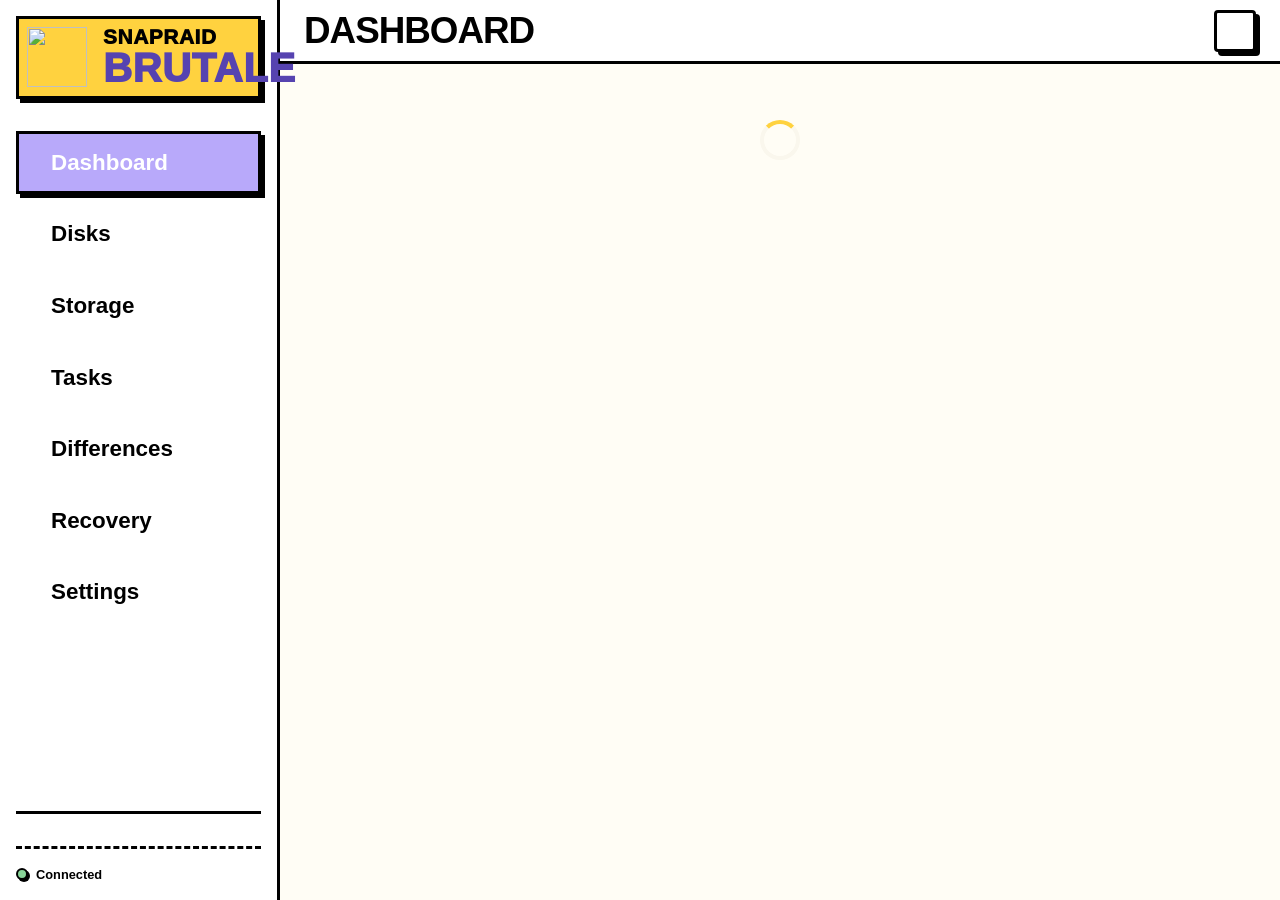
==== brutale/index.html @ 03ba0b36 "Add a Storage page to the Commander and Brutale UIs with array diagram, guided setup, pools, balance" ====
<!DOCTYPE html>
<html lang="en">

<head>
    <meta charset="UTF-8">
    <meta name="viewport" content="width=device-width, initial-scale=1.0">
    <title>SnapRAID Brutale</title>
    <script src="js/init.js"></script>
    <link rel="stylesheet" href="css/style.css">
    <link rel="apple-touch-icon" sizes="180x180" href="/image/apple-touch-icon.png">
    <link rel="icon" type="image/png" sizes="32x32" href="/image/favicon-32x32.png">
    <link rel="icon" type="image/png" sizes="16x16" href="/image/favicon-16x16.png">
    <link rel="manifest" href="/site.webmanifest">
</head>

<body>
    <div class="app-container">
        <!-- Sidebar Navigation -->
        <aside class="sidebar" id="sidebar">
            <a class="brand" href="https://www.snapraid.it" target="_blank" rel="noopener noreferrer">
                <!-- <div class="logo-icon" id="icon-logo"></div> -->
                <image class="logo-icon" src="image/android-chrome-192x192.png" with="60" height="60"/>
                <div class="brand-text">
                    <h1><span>SnapRAID</span><br><span class="brand-sub">Brutale</span></h1>
                </div>
            </a>

            <nav class="nav-links">
                <a href="#/" class="nav-item active" data-link>
                    <span class="icon" id="icon-dashboard"></span> Dashboard
                </a>
                <a href="#/disks" class="nav-item" data-link>
                    <span class="icon" id="icon-harddrive"></span> Disks
                </a>
                <a href="#/storage" class="nav-item" data-link>
                    <span class="icon" id="icon-storage"></span> Storage
                </a>
                <a href="#/tasks" class="nav-item" data-link>
                    <span class="icon" id="icon-activity"></span> Tasks
                </a>
                <a href="#/diff" class="nav-item" data-link>
                    <span class="icon" id="icon-check"></span> Differences
                </a>
                <a href="#/recovery" class="nav-item" data-link>
                    <span class="icon" id="icon-shield"></span> Recovery
                </a>
                <a href="#/settings" class="nav-item" data-link>
                    <span class="icon" id="icon-settings"></span> Settings
                </a>
            </nav>

            <div class="sidebar-footer">
                <div id="sidebar-status" class="sidebar-status">
                    <!-- Dynamic Status -->
                </div>
                <div class="connection-status">
                    <span class="pulse-dot"></span>
                    <span id="connection-text">Connected</span>
                </div>
            </div>
        </aside>

        <!-- Main Content Area -->
        <main class="main-content">
            <!-- Mobile Header -->
            <header class="top-bar">
                <div class="flex items-center gap-4">
                    <button id="mobile-menu-btn" class="icon-btn mobile-only">
                        <span class="icon" id="icon-menu"></span>
                    </button>
                    <h1 id="page-title">Dashboard</h1>
                </div>
                <div class="flex items-center gap-2">
                    <div class="header-actions" id="header-actions">
                        <!-- Dynamic Action Buttons injected here -->
                    </div>
                    <button id="theme-toggle" class="btn btn-secondary btn-icon" data-tooltip="Toggle Theme">
                        <span class="icon" id="icon-theme"></span>
                    </button>
                </div>
            </header>
            
            <div id="global-alerts" class="global-alerts"></div>

            <!-- View Container -->
            <div id="view-container" class="view-container">
                <!-- Views are injected here by JS -->
                <div class="loading-spinner"></div>
            </div>
        </main>
    </div>

    <!-- Toast Notification Container -->
    <div id="toast-container"></div>

    <!-- Scripts -->
    <script type="module" src="js/app.js"></script>
</body>

</html>
---- brutale/css/style.css ----
/* SPDX-License-Identifier: GPL-3.0-or-later */
/* Copyright (C) 2026 Andrea Mazzoleni */

/* --- Fonts --- */
@font-face {
    font-family: 'Bebas Neue';
    src: url('fonts/BebasNeue-Regular.woff2') format('woff2');
    font-weight: 400;
    font-style: normal;
    font-display: swap;
}

@font-face {
    font-family: 'Plus Jakarta Sans';
    src: url('fonts/PlusJakartaSans-Bold.woff2') format('woff2');
    font-weight: 700;
    font-style: normal;
    font-display: swap;
}

@font-face {
    font-family: 'DM Sans';
    src: url('fonts/DMSans-Regular.woff2') format('woff2');
    font-weight: 400;
    font-style: normal;
    font-display: swap;
}

@font-face {
    font-family: 'DM Sans';
    src: url('fonts/DMSans-Medium.woff2') format('woff2');
    font-weight: 500;
    font-style: normal;
    font-display: swap;
}

@font-face {
    font-family: 'DM Sans';
    src: url('fonts/DMSans-Bold.woff2') format('woff2');
    font-weight: 700;
    font-style: normal;
    font-display: swap;
}

@font-face {
    font-family: 'JetBrains Mono';
    src: url('fonts/JetBrainsMono-Regular.woff2') format('woff2');
    font-weight: 400;
    font-style: normal;
    font-display: swap;
}

@font-face {
    font-family: 'JetBrains Mono';
    src: url('fonts/JetBrainsMono-Bold.woff2') format('woff2');
    font-weight: 700;
    font-style: normal;
    font-display: swap;
}

/* --- Variables & Theme (Neo-Brutalism Style) --- */
:root {
    /* Bold Neubrutalist Color Palette */
    --c-neo-yellow: #FFD23F;    /* Bold Yellow */
    --c-neo-purple: #B8A9FA;    /* Lavender */
    --c-neo-amber: #FFA552;     /* Amber */
    --c-neo-orange: #F97316;    /* Orange */
    --c-neo-cyan: #74B9FF;      /* Sky Blue */
    --c-neo-green: #88D498;     /* Soft Green */
    --c-neo-pink: #FF6B6B;      /* Coral Pink */
    --c-black: #000000;         /* Black */
    --c-white: #FFFFFF;         /* White */
    
    /* Theme Colors - Light Mode Default */
    --bg-main: #FFFDF5;         /* Off-White */
    --bg-sub: #FAF7ED;          /* Slightly deeper off-white/cream for layouts/sidebar */
    --bg-card: #FFFFFF;         /* Pure White card backgrounds for high contrast */
    --bg-card-hover: var(--c-neo-yellow);
    --border: var(--c-black);
    --border-subtle: 3px solid var(--c-black);
    
    --text-primary: var(--c-black);
    --text-secondary: #2D2D2D;
    --accent-glow: var(--c-neo-yellow);
    --brand-primary: var(--c-black);
    --brand-secondary: #5643B0;
    --btn-primary: var(--c-neo-yellow);
    --btn-secondary: var(--c-neo-purple);
    --btn-danger: var(--c-neo-pink); /* Use Coral Pink for danger buttons */
    
    --smart-clickable-hover: var(--c-neo-yellow);
    --text-grey: #555555;
    --text-sky: #0277BD; /* More readable shade of Sky Blue for text */
    --text-emerald: #1E824C; /* More readable shade of Soft Green for text */
    --text-red: #D32F2F; /* Darker red for text in light theme */
    --log-window-background: #FFFFFF;
    --log-window-text: var(--c-black);
    --status-next: #3D3D3D;
    --progress-container-background: #FFFFFF;
    --slider-background: var(--c-black);
    --table-row-hover: var(--c-neo-yellow);
    --table-row-alt: rgba(0, 0, 0, 0.03);
    
    /* Hard Shadows */
    --shadow-hard: 4px 4px 0px 0px var(--c-black);
    --shadow-hard-lg: 8px 8px 0px 0px var(--c-black);
    --shadow-hard-hover: 6px 6px 0px 0px var(--c-black);
    --shadow-hard-active: 2px 2px 0px 0px var(--c-black);

    /* Spacing */
    --gap-sm: 0.5rem;
    --gap-md: 1rem;
    --gap-lg: 1.5rem;

    /* Borders */
    --radius-md: 4px;
    --radius-lg: 4px;
}

[data-theme="dark"] {
    --bg-main: #121212;
    --bg-sub: #1A1A1A;
    --bg-card: #1F1F1F;
    --bg-card-hover: var(--c-neo-purple);
    --border: var(--c-white);
    --border-subtle: 3px solid var(--c-white);
    
    --text-primary: var(--c-white);
    --text-secondary: #CCCCCC;
    --accent-glow: var(--c-neo-purple);
    --brand-primary: var(--c-black);
    --brand-secondary: #5643B0;
    --btn-primary: var(--c-neo-yellow);
    --btn-secondary: var(--c-neo-purple);
    --btn-danger: var(--c-neo-orange);
    
    --smart-clickable-hover: var(--c-neo-purple);
    --text-grey: #AAAAAA;
    --text-sky: var(--c-neo-cyan);
    --text-emerald: var(--c-neo-green);
    --text-red: var(--c-neo-pink);
    --log-window-background: #121212;
    --log-window-text: var(--c-white);
    --status-next: #BBBBBB;
    --progress-container-background: #1F1F1F;
    --slider-background: var(--c-white);
    --table-row-hover: var(--c-neo-purple);
    --table-row-alt: rgba(255, 255, 255, 0.03);
    
    /* Hard Shadows */
    --shadow-hard: 4px 4px 0px 0px var(--c-white);
    --shadow-hard-lg: 8px 8px 0px 0px var(--c-white);
    --shadow-hard-hover: 6px 6px 0px 0px var(--c-white);
    --shadow-hard-active: 2px 2px 0px 0px var(--c-white);
}

/* --- Resetp & Base --- */
* {
    box-sizing: border-box;
    margin: 0;
    padding: 0;
}

body {
    font-family: 'DM Sans', -apple-system, BlinkMacSystemFont, "Segoe UI", Roboto, sans-serif;
    background-color: var(--bg-main);
    color: var(--text-primary);
    line-height: 1.5;
    height: 100vh;
    overflow: hidden;
}

h1, h2, h3, h4, h5, h6 {
    font-family: 'Bebas Neue', sans-serif;
    text-transform: uppercase;
    letter-spacing: 0.03em;
    font-weight: 400;
}

.badge, .btn, .nav-item, .version-tag, .smart-clickable {
    font-family: 'Plus Jakarta Sans', sans-serif;
    font-weight: 700;
}

.log-window, .restricted-banner code, .font-mono, code, pre, kbd, samp {
    font-family: 'JetBrains Mono', monospace !important;
}

/* --- Layout --- */
.app-container {
    display: flex;
    height: 100vh;
}

/* Sidebar */
.sidebar {
    width: 280px;
    background-color: var(--bg-card);
    border-right: 3px solid var(--border);
    display: flex;
    flex-direction: column;
    padding: var(--gap-md);
    transition: transform 0.3s ease;
    z-index: 50;
}

.brand {
    display: flex;
    align-items: center;
    gap: var(--gap-md);
    margin-bottom: 2rem;
    padding: 0.5rem;
    text-decoration: none;
    background: var(--btn-primary);
    border: 3px solid var(--border);
    box-shadow: var(--shadow-hard);
    color: var(--text-primary);
}

.brand:hover {
    transform: translate(-2px, -2px);
    box-shadow: var(--shadow-hard-hover);
}

.brand:active {
    transform: translate(2px, 2px);
    box-shadow: var(--shadow-hard-active);
}

.brand:hover .logo-icon {
    animation: logo-jiggle 0.3s infinite;
}

@keyframes logo-jiggle {
    0%, 100% { transform: rotate(0deg); }
    25% { transform: rotate(-6deg); }
    75% { transform: rotate(6deg); }
}

.logo-icon {
    width: 60px;
    height: 60px;
    display: flex;
    align-items: center;
    justify-content: center;
    transition: transform 0.2s ease;
}

.brand-text h1 {
    font-size: 1.3rem;
    font-weight: 1000;
    line-height: 1.0;
    color: var(--brand-primary);
}

.brand-sub {
    font-size: 2.5rem;
    font-weight: 1000;
    line-height: 1.0;
    color: var(--brand-secondary);
}

.version-tag {
    font-size: 0.75rem;
    color: var(--text-secondary);
    font-family: 'JetBrains Mono', monospace;
    font-weight: bold;
}

.nav-links {
    display: flex;
    flex-direction: column;
    gap: 0.5rem;
    flex: 1;
}

.nav-item {
    display: flex;
    align-items: center;
    gap: var(--gap-md);
    padding: 0.75rem 1rem;
    color: var(--text-primary);
    text-decoration: none;
    border: 3px solid transparent;
    font-weight: 700;
    font-size: 1.4rem;
    transition: all 0.1s;
}

.nav-item:hover {
    background-color: var(--c-neo-yellow);
    border: 3px solid var(--border);
    box-shadow: var(--shadow-hard);
    color: var(--c-black);
}

.nav-item.active {
    background-color: var(--c-neo-purple);
    border: 3px solid var(--border);
    box-shadow: var(--shadow-hard);
    color: var(--c-white);
}

.nav-item .icon svg {
    width: 20px;
    height: 20px;
    fill: currentColor;
    align-items: center;
    margin-top: 0.4rem;
}

.sidebar-status {
    margin-bottom: var(--gap-md);
    padding-bottom: var(--gap-md);
    border-bottom: 3px dashed var(--border);
}

.status-title {
    font-size: 0.75rem;
    font-weight: 700;
    color: var(--text-secondary);
    text-transform: uppercase;
    margin-bottom: 0.25rem;
    display: flex;
    justify-content: space-between;
}

.status-command {
    color: var(--c-neo-orange);
    font-weight: bold;
}

.status-meta {
    font-size: 0.7rem;
    color: var(--text-secondary);
    margin-top: 0.25rem;
    display: flex;
    justify-content: space-between;
}

.status-icon {
    display: inline-flex;
    align-items: center;
    margin-right: 0.5rem;
    color: var(--text-primary);
}

.status-icon svg {
    width: 14px;
    height: 14px;
    fill: currentColor;
}

.status-separator {
    display: inline-flex;
    align-items: center;
    margin: 0 0.25rem;
    color: var(--border);
}

.status-separator svg {
    width: 12px;
    height: 12px;
    fill: currentColor;
}

.status-next {
    color: var(--status-next);
    font-weight: bold;
}

.icon-spin {
    animation: spin 2s linear infinite;
}

.sidebar-footer {
    padding-top: var(--gap-md);
    border-top: 3px solid var(--border);
}

.connection-status {
    display: flex;
    align-items: center;
    gap: 0.5rem;
    font-size: 0.8rem;
    color: var(--text-primary);
    font-weight: bold;
}

.pulse-dot {
    width: 12px;
    height: 12px;
    background-color: var(--c-neo-green);
    border: 2px solid var(--border);
    border-radius: 50%;
    box-shadow: 2px 2px 0px 0px var(--border);
}

.pulse-dot.disconnected {
    background-color: var(--c-neo-orange);
}

/* Main Content */
.main-content {
    flex: 1;
    display: flex;
    flex-direction: column;
    overflow: hidden;
    position: relative;
}

.top-bar {
    height: 64px;
    padding: 0 var(--gap-lg);
    display: flex;
    align-items: center;
    justify-content: space-between;
    background: var(--bg-card);
    border-bottom: 3px solid var(--border);
    z-index: 40;
}

#page-title {
    font-size: 2.3rem;
    font-weight: 700;
    text-transform: uppercase;
    letter-spacing: -1px;
}

.header-actions {
    display: flex;
    gap: var(--gap-md);
    align-items: center;
}

.view-container {
    padding: var(--gap-lg);
    overflow-y: auto;
    flex: 1;
    padding-bottom: 80px;
}

/* --- Components --- */

/* Cards */
.card {
    background-color: var(--bg-card);
    border: 3px solid var(--border);
    border-radius: var(--radius-lg);
    padding: var(--gap-lg);
    overflow: visible;
    box-shadow: var(--shadow-hard);
    transition: transform 0.1s, box-shadow 0.1s;
}

.card-border-blue {
    border-left: 10px solid var(--c-neo-cyan) !important;
}

.card-border-purple {
    border-left: 10px solid var(--c-neo-purple) !important;
}

.card-border-grey {
    border-left: 10px solid var(--text-grey) !important;
}

.card-disk {
    max-width: 400px;
}

.card-disk h4 {
    font-size: 1.4rem !important;
}

.card.glow {
    border-color: var(--c-neo-yellow);
    box-shadow: var(--shadow-hard-lg);
}

/* Grid */
.grid-1 {
    display: grid;
    grid-template-columns: repeat(auto-fit, minmax(300px, 1fr));
    gap: var(--gap-lg);
    margin-bottom: var(--gap-lg);
}

.grid-2 {
    display: grid;
    grid-template-columns: repeat(auto-fit, minmax(300px, 1fr));
    gap: var(--gap-lg);
    margin-bottom: var(--gap-lg);
}

.grid-span-2 {
    grid-column: span 2;
}

.grid-3 {
    display: grid;
    grid-template-columns: repeat(auto-fit, minmax(250px, 1fr));
    gap: var(--gap-lg);
    margin-bottom: var(--gap-lg);
}

.grid-4 {
    display: grid;
    grid-template-columns: repeat(auto-fit, minmax(200px, 1fr));
    gap: var(--gap-lg);
    margin-bottom: var(--gap-lg);
}

.grid-fill-2 {
    display: grid;
    grid-template-columns: repeat(auto-fill, minmax(300px, 400px));
    gap: var(--gap-lg);
}

.grid-fill-3 {
    display: grid;
    grid-template-columns: repeat(auto-fill, minmax(250px, 300px));
    gap: var(--gap-lg);
}

.grid-fill-4 {
    display: grid;
    grid-template-columns: repeat(auto-fill, minmax(200px, 250px));
    gap: var(--gap-lg);
}

/* Buttons */
.btn {
    padding: 0.6rem 1.2rem;
    border-radius: var(--radius-md);
    border: 3px solid var(--border);
    font-weight: 700;
    cursor: pointer;
    transition: transform 0.1s, box-shadow 0.1s;
    font-size: 0.9rem;
    position: relative;
    box-shadow: var(--shadow-hard);
    text-transform: uppercase;
    letter-spacing: 0.5px;
}

.btn:hover {
    transform: translate(-2px, -2px);
    box-shadow: var(--shadow-hard-hover);
    filter: none;
}

.btn:active {
    transform: translate(2px, 2px);
    box-shadow: var(--shadow-hard-active);
    filter: none;
}

.btn-primary {
    background-color: var(--btn-primary);
    color: var(--c-black);
}

.btn-secondary {
    background-color: var(--bg-card);
    color: var(--text-primary);
}

.btn-danger {
    background-color: var(--btn-danger);
    color: var(--c-white);
}

.btn-amber {
    background-color: var(--c-neo-yellow);
    color: var(--c-black);
}

.btn-disabled {
    background-color: var(--bg-sub);
    color: var(--text-grey);
    cursor: not-allowed;
    opacity: 0.6;
    pointer-events: none;
    border: 3px solid var(--border);
    box-shadow: none;
    transform: none !important;
}

.btn-icon {
    display: inline-flex;
    align-items: center;
    justify-content: center;
    padding: 0.5rem;
    width: 42px;
    height: 42px;
}

.btn-icon svg {
    width: 22px;
    height: 22px;
    fill: currentColor;
}

.btn-sm {
    padding: 0.35rem 0.85rem;
    font-size: 0.8rem;
    border-width: 2px;
}

.btn-xs {
    padding: 0.2rem 0.5rem;
    font-size: 0.7rem;
    border-width: 2px;
}

.icon-btn {
    background: none;
    border: 3px solid transparent;
    color: var(--text-primary);
    cursor: pointer;
    display: inline-flex;
    align-items: center;
    justify-content: center;
    padding: 4px;
}

.icon-btn:hover {
    border-color: var(--border);
    background: var(--c-neo-yellow);
    box-shadow: 2px 2px 0px var(--border);
}

.icon-btn svg {
    width: 24px;
    height: 24px;
    fill: currentColor;
}

/* Floating JavaScript Tooltip */
.tooltip-floating {
    position: fixed;
    background-color: var(--c-neo-yellow);
    color: var(--c-black);
    padding: 0.6rem 0.9rem;
    border: 3px solid var(--border);
    border-radius: var(--radius-md);
    font-size: 0.85rem;
    font-weight: 700;
    line-height: 1.4;
    max-width: 350px;
    z-index: 1000;
    box-shadow: var(--shadow-hard);
    pointer-events: none;
    opacity: 0;
    transition: opacity 0.15s ease;
}

.tooltip-floating.active {
    opacity: 1;
}

/* Badges */
.badge {
    display: inline-flex;
    padding: 0.35rem 0.65rem;
    border: 2px solid var(--border);
    border-radius: 4px;
    font-size: 0.75rem;
    font-weight: 700;
    text-transform: uppercase;
    text-align: center;
    justify-content: center;
    line-height: 1.2;
    box-shadow: 2px 2px 0px var(--border);
}

a.badge {
    text-decoration: none;
    transition: transform 0.1s, box-shadow 0.1s;
}

a.badge:hover {
    transform: translate(-1px, -1px);
    box-shadow: 3px 3px 0px var(--border);
    filter: none;
}

.badge-green {
    background: var(--c-neo-green);
    color: var(--c-black);
}

.badge-red {
    background: var(--c-neo-pink);
    color: var(--c-white);
}

.badge-yellow {
    background: var(--c-neo-amber);
    color: var(--c-white);
}

.badge-orange {
    background: var(--c-neo-orange);
    color: var(--c-white);
}

.badge-blue {
    background: var(--c-neo-cyan);
    color: var(--c-black);
}

.badge-purple {
    background: var(--c-neo-purple);
    color: var(--c-white);
}

.badge-grey {
    background: var(--bg-sub);
    color: var(--text-primary);
}

.badge-active-cyan {
    background: var(--c-neo-cyan);
    color: var(--c-white);
    animation: neo-jiggle-cyan 0.8s infinite;
}

.badge-active-yellow {
    background: var(--c-neo-amber);
    color: var(--c-white);
    animation: neo-jiggle-yellow 0.6s infinite;
}

.badge-active-orange {
    background: var(--c-neo-orange);
    color: var(--c-white);
    animation: neo-jiggle-orange 0.4s infinite;
}

.badge-active-red {
    background: var(--c-neo-pink);
    color: var(--c-white);
    animation: neo-jiggle-red 0.2s infinite;
}

@keyframes neo-jiggle-cyan {
    0%, 100% { transform: rotate(0deg); }
    25% { transform: rotate(-1deg) translate(-0.5px, 0); }
    75% { transform: rotate(1deg) translate(0.5px, 0); }
}

@keyframes neo-jiggle-yellow {
    0%, 100% { transform: rotate(0deg); }
    25% { transform: rotate(-2.5deg) translate(-0.5px, 0); }
    75% { transform: rotate(2.5deg) translate(0.5px, 0); }
}

@keyframes neo-jiggle-orange {
    0%, 100% { transform: rotate(0deg); }
    25% { transform: rotate(-4.5deg) translate(-1px, 0); }
    75% { transform: rotate(4.5deg) translate(1px, 0); }
}

@keyframes neo-jiggle-red {
    0%, 100% { transform: rotate(0deg); }
    25% { transform: rotate(-7deg) translate(-1.5px, 0); }
    75% { transform: rotate(7deg) translate(1.5px, 0); }
}

/* Progress Bar */
.progress-container {
    height: 16px;
    background-color: var(--progress-container-background);
    border: 3px solid var(--border);
    border-radius: var(--radius-md);
    overflow: hidden;
    margin: 0.5rem 0;
    box-shadow: 2px 2px 0px var(--border);
}

.progress-container.system-progress {
    height: 10px;
    margin: 0;
}

.progress-bar {
    height: 100%;
    background: var(--c-neo-cyan);
    border-right: 2px solid var(--border);
    transition: width 0.3s ease;
}

/* Logs */
.log-window {
    background-color: var(--log-window-background);
    border: 3px solid var(--border);
    border-radius: var(--radius-md);
    padding: 1rem;
    font-family: monospace;
    font-size: 0.85rem;
    height: 250px;
    overflow-y: auto;
    color: var(--log-window-text);
    box-shadow: var(--shadow-hard);
}

.log-line {
    margin-bottom: 4px;
    font-weight: 500;
}

.log-error {
    color: var(--c-neo-orange);
    font-weight: 700;
}

/* Forms */
.form-group {
    margin-bottom: 1.2rem;
}

.form-group label {
    display: block;
    margin-bottom: 0.3rem;
    font-size: 0.95rem;
    color: var(--text-primary);
    font-weight: 700;
    text-transform: uppercase;
}

.form-control {
    width: 100%;
    padding: 0.75rem;
    background-color: var(--bg-card);
    border: 3px solid var(--border);
    border-radius: var(--radius-md);
    color: var(--text-primary);
    font-family: inherit;
    font-weight: 500;
    box-shadow: 2px 2px 0px var(--border);
    transition: transform 0.1s, box-shadow 0.1s;
}

.form-control:focus {
    outline: none;
    transform: translate(-1px, -1px);
    box-shadow: 3px 3px 0px var(--border);
    background-color: var(--bg-sub);
}

.form-row {
    display: flex;
    gap: 1rem;
}

.form-row>* {
    flex: 1;
}

.form-group.disabled-control {
    opacity: 0.4;
    cursor: not-allowed;
}

.form-group.disabled-control input,
.form-group.disabled-control select {
    cursor: not-allowed;
    box-shadow: none;
}

.restricted-banner {
    grid-column: span 2;
    background: var(--c-neo-cyan);
    border: 3px solid var(--border);
    border-radius: var(--radius-lg);
    padding: var(--gap-lg);
    margin-bottom: var(--gap-lg);
    color: var(--c-black);
    box-shadow: var(--shadow-hard);
}

.restricted-banner-title {
    font-weight: 700;
    font-size: 1.1rem;
    color: var(--c-black);
    margin-bottom: 0.5rem;
    display: flex;
    align-items: center;
    gap: 0.5rem;
    text-transform: uppercase;
}

.restricted-banner code {
    font-family: monospace;
    font-size: 0.9em;
    color: var(--c-black);
    background: rgba(255, 255, 255, 0.65);
    border: 2px solid var(--border);
    padding: 0.1rem 0.3rem;
    border-radius: 4px;
}

.global-alerts {
    padding: var(--gap-lg) var(--gap-lg) 0 var(--gap-lg);
}

.global-alerts:empty {
    display: none;
}

.health-banner {
    border: 3px solid var(--border);
    border-radius: var(--radius-lg);
    padding: var(--gap-lg);
    margin-bottom: var(--gap-sm);
    color: var(--c-black);
    box-shadow: var(--shadow-hard);
    font-weight: 500;
}

.health-banner.pending {
    background: var(--c-neo-cyan);
}

.health-banner.prefail {
    background: var(--c-neo-yellow);
}

.health-banner.degraded {
    background: var(--c-neo-orange);
    color: var(--c-white);
}

.health-banner.degraded .health-banner-reason,
.health-banner.degraded .health-banner-title {
    color: var(--c-white);
}

.health-banner.failing {
    background: var(--c-neo-pink);
    color: var(--c-white);
}

.health-banner.failing .health-banner-reason,
.health-banner.failing .health-banner-title {
    color: var(--c-white);
}

.health-banner.corrupt {
    background: var(--c-neo-purple);
    color: var(--c-white);
}

.health-banner.corrupt .health-banner-reason,
.health-banner.corrupt .health-banner-title {
    color: var(--c-white);
}

.health-banner-title {
    font-weight: 800;
    font-size: 1.1rem;
    color: var(--c-black);
    margin-bottom: 0.5rem;
    display: flex;
    align-items: center;
    gap: 0.5rem;
    text-transform: uppercase;
}

.health-banner-reason {
    font-weight: 700;
    color: var(--c-black);
    margin-top: 0.25rem;
}

/* Table */
.data-table {
    width: 100%;
    border-collapse: collapse;
    background: var(--bg-card);
    border: 3px solid var(--border);
    box-shadow: var(--shadow-hard);
}

.data-table th {
    text-align: left;
    padding: 1rem;
    border-bottom: 3px solid var(--border);
    color: var(--text-primary);
    font-size: 0.9rem;
    font-weight: 800;
    text-transform: uppercase;
    background: var(--bg-sub);
}

.data-table td {
    padding: 1rem;
    border-bottom: 2px solid var(--border);
    font-size: 0.9rem;
    font-weight: 500;
}

.data-table.dense th,
.data-table.dense td {
    padding: 0.6rem 0.85rem;
}

.data-table.dense th,
.data-table.v-dense th {
    font-size: 0.8rem;
    background-color: var(--bg-sub);
}

.data-table.v-dense th,
.data-table.v-dense td {
    padding: 0.3rem 0.6rem;
    font-size: 0.8rem;
}

.data-table.dense td,
.data-table.v-dense td {
    vertical-align: middle;
}

.data-table.dense tr:nth-child(even),
.data-table.v-dense tr:nth-child(even) {
    background-color: var(--table-row-alt);
}

.history-table tr:nth-child(4n+3),
.history-table tr:nth-child(4n+4) {
    background-color: var(--table-row-alt);
}

.task-history-log {
    background-color: var(--bg-sub);
    margin: 0.5rem;
    padding: 0.5rem;
    border: 2px solid var(--border);
}

.data-table tr:hover {
    background-color: var(--table-row-hover) !important;
    color: var(--c-black) !important;
}

.data-table tr:hover td {
    color: var(--c-black) !important;
}

.data-table.dense .badge {
    padding: 0.2rem 0.5rem;
    font-size: 0.7rem;
}

.modal-body h4 {
    margin-top: 0.75rem;
    margin-bottom: 0.35rem;
    text-transform: uppercase;
}

.modal-body .data-table.v-dense th:first-child,
.modal-body .data-table.v-dense td:first-child {
    width: 250px;
    max-width: 250px;
}

@media (max-width: 480px) {
    .modal-body .data-table.v-dense th:first-child,
    .modal-body .data-table.v-dense td:first-child {
        width: 120px;
    }
}

.overflow-x-auto {
    overflow-x: auto;
}

/* Temperature / Sparklines */
.flex-1 {
    flex: 1;
}

.flex-shrink-0 {
    flex-shrink: 0;
}

.whitespace-nowrap {
    white-space: nowrap;
}

.h-full {
    height: 100%;
}

.min-w-0 {
    min-width: 0;
}

.temp-sparkline {
    display: block;
}

.temp-sparkline-row {
    height: 55px;
}

.temp-sparkline-container {
    border: 3px solid var(--border);
    border-radius: var(--radius-md);
    background: var(--bg-sub);
    width: 100%;
    box-shadow: 2px 2px 0px var(--border);
}

.scrub-history-container {
    border: 3px solid var(--border);
    border-radius: var(--radius-md);
    background: var(--bg-sub);
    height: 150px;
    width: 100%;
    box-shadow: var(--shadow-hard);
}

/* Property List */
.property-list {
    display: flex;
    flex-direction: column;
    gap: 0.75rem;
    border-top: 3px solid var(--border);
    border-bottom: 3px solid var(--border);
    padding: 1.25rem 0;
    margin: 1.5rem 0;
}

.property-row {
    display: flex;
    align-items: center;
    gap: 1rem;
}

.property-label {
    color: var(--text-secondary);
    font-size: 0.8rem;
    font-weight: 800;
    text-transform: uppercase;
    width: 100px;
    flex-shrink: 0;
}

.property-value {
    font-size: 1.15rem;
    font-weight: 700;
    word-break: break-all;
    flex: 1;
    min-width: 0;
}

.w-50 { width: 50px; }
.w-60 { width: 60px; }
.w-80 { width: 80px; }
.w-100 { width: 100px; }
.p-0 { padding: 0 !important; }

/* Utility Typography */
.text-xs { font-size: 0.75rem; }
.text-sm { font-size: 0.875rem; }
.text-lg { font-size: 1.125rem; }
.text-xl { font-size: 1.25rem; }
.text-2xl { font-size: 1.5rem; }
.font-bold { font-weight: 700; }
.font-mono { font-family: monospace; font-weight: bold; }

.whitespace-pre-wrap {
    white-space: pre-wrap;
}

.text-sky { color: var(--text-sky); }
.text-emerald { color: var(--text-emerald); }
.text-purple { color: var(--c-neo-purple); }
.text-grey { color: var(--text-grey); }
.text-red { color: var(--text-red); }
.text-yellow { color: var(--c-neo-amber); }
.text-orange { color: var(--c-neo-orange); }
.text-amber { color: var(--c-neo-amber); }
.text-muted { color: var(--text-secondary); }

.flex { display: flex; }
.flex-wrap { flex-wrap: wrap; }
.items-center { align-items: center; }
.justify-between { justify-content: space-between; }
.gap-2 { gap: 0.5rem; }
.gap-4 { gap: 1rem; }
.gap-8 { gap: 2rem; }

.mt-1 { margin-top: 0.25rem; }
.mt-2 { margin-top: 0.5rem; }
.mt-3 { margin-top: 0.75rem; }
.mt-4 { margin-top: 1.0rem; }
.mt-6 { margin-top: 1.5rem; }
.mr-1 { margin-right: 0.25rem; }
.ml-2 { margin-left: 0.5rem; }
.mb-1 { margin-bottom: 0.25rem; }
.mb-2 { margin-bottom: 0.5rem; }
.mb-3 { margin-bottom: 0.75rem; }
.mb-4 { margin-bottom: 1rem; }
.mb-6 { margin-bottom: 1.5rem; }
.mb-8 { margin-bottom: 2rem; }
.mb-12 { margin-bottom: 3rem; }

/* Mobile Responsive */
@media (max-width: 768px) {
    .sidebar {
        position: fixed;
        height: 100%;
        transform: translateX(-100%);
        width: 80%;
        border-right: 3px solid var(--border);
        box-shadow: var(--shadow-hard-lg);
    }

    .sidebar.open {
        transform: translateX(0);
    }

    .mobile-only {
        display: block;
    }
}

@media (min-width: 769px) {
    .mobile-only {
        display: none;
    }
}

.hidden {
    display: none !important;
}

.truncate {
    overflow: hidden;
    text-overflow: ellipsis;
    white-space: nowrap;
}

/* Loading */
.loading-spinner {
    border: 4px solid var(--bg-sub);
    border-top: 4px solid var(--c-neo-yellow);
    border-radius: 50%;
    width: 40px;
    height: 40px;
    animation: spin 1s linear infinite;
    margin: 2rem auto;
}

@keyframes spin {
    0% { transform: rotate(0deg); }
    100% { transform: rotate(360deg); }
}

/* Toast */
#toast-container {
    position: fixed;
    bottom: 20px;
    right: 20px;
    z-index: 100;
    display: flex;
    flex-direction: column;
    gap: 10px;
}

.toast {
    border: 3px solid var(--border);
    padding: 1rem;
    border-radius: var(--radius-md);
    box-shadow: var(--shadow-hard);
    animation: slideIn 0.3s;
    font-weight: bold;
}

.toast svg {
    width: 20px;
    height: 20px;
    fill: currentColor;
    flex-shrink: 0;
}

.toast svg[stroke] {
    fill: none;
    stroke: currentColor;
}

.toast-icon {
    width: 20px;
    height: 20px;
    flex-shrink: 0;
    display: flex;
    align-items: center;
    justify-content: center;
}

.toast-error {
    border-color: var(--border);
    background: var(--c-neo-pink) !important;
    color: var(--c-white);
}

.toast-warning {
    border-color: var(--border);
    background: var(--c-neo-orange) !important;
    color: var(--c-white);
}

.toast-success {
    border-color: var(--border);
    background: var(--c-neo-green) !important;
    color: var(--c-black);
}

.toast-info {
    border-color: var(--border);
    background: var(--c-neo-cyan) !important;
    color: var(--c-black);
}

@keyframes slideIn {
    from { transform: translateX(100%); }
    to { transform: translateX(0); }
}

/* Modal */
.modal-overlay {
    position: fixed;
    top: 0;
    left: 0;
    width: 100%;
    height: 100%;
    background-color: rgba(0, 0, 0, 0.6);
    backdrop-filter: blur(4px);
    display: flex;
    align-items: center;
    justify-content: center;
    z-index: 1000;
    opacity: 0;
    pointer-events: none;
    transition: opacity 0.2s ease;
}

.modal-overlay.active {
    opacity: 1;
    pointer-events: auto;
}

.modal-container {
    background-color: var(--bg-card);
    border: 3px solid var(--border);
    border-radius: var(--radius-lg);
    width: 90%;
    max-width: 450px;
    max-height: 90vh;
    display: flex;
    flex-direction: column;
    padding: var(--gap-lg);
    box-shadow: var(--shadow-hard-lg);
    transform: translateY(20px);
    transition: transform 0.2s ease;
}

.modal-overlay.active .modal-container {
    transform: translateY(0);
}

.modal-title {
    font-size: 1.4rem;
    font-weight: 800;
    color: var(--text-primary);
    margin-bottom: var(--gap-md);
    text-transform: uppercase;
    border-bottom: 2px solid var(--border);
    padding-bottom: 0.5rem;
}

.modal-body {
    font-size: 0.95rem;
    color: var(--text-primary);
    margin-bottom: var(--gap-lg);
    line-height: 1.6;
    overflow-y: auto;
    flex: 1;
}

.modal-actions {
    display: flex;
    justify-content: flex-end;
    gap: var(--gap-md);
}

@media (max-width: 480px) {
    #page-title {
        max-width: 100px;
    }

    .modal-actions {
        flex-direction: column;
    }

    .modal-actions .btn {
        width: 100%;
    }
}

.smart-clickable {
    cursor: pointer;
    display: inline-block;
    transition: transform 0.1s, box-shadow 0.1s, background-color 0.1s;
    border: 2px solid var(--border);
    padding: 0.2rem 0.5rem;
    background-color: var(--btn-primary);
    border-radius: var(--radius-md);
    box-shadow: var(--shadow-hard);
    color: var(--c-black) !important;
}

.smart-clickable * {
    color: var(--c-black) !important;
}

.smart-clickable .badge,
.smart-clickable .smart-status {
    background: none !important;
    border: none !important;
    box-shadow: none !important;
    padding: 0 !important;
    font-size: inherit !important;
    line-height: inherit !important;
    display: inline !important;
    font-weight: 700;
}

.smart-clickable .smart-status[data-status="failing"] {
    color: var(--c-neo-pink) !important;
    display: inline-flex !important;
    align-items: center;
}

.smart-clickable .smart-status[data-status="failing"]::before {
    content: '';
    display: inline-block;
    width: 8px;
    height: 8px;
    border-radius: 50%;
    background: var(--c-neo-pink);
    margin-right: 6px;
    border: 1px solid var(--border);
    animation: status-dot-pulse 0.5s infinite ease-in-out;
    flex-shrink: 0;
}

.smart-clickable .smart-status[data-status="prefail"] {
    color: var(--c-neo-orange) !important;
    display: inline-flex !important;
    align-items: center;
}

.smart-clickable .smart-status[data-status="prefail"]::before {
    content: '';
    display: inline-block;
    width: 8px;
    height: 8px;
    border-radius: 50%;
    background: var(--c-neo-orange);
    margin-right: 6px;
    border: 1px solid var(--border);
    animation: status-dot-pulse 0.5s infinite ease-in-out;
    flex-shrink: 0;
}

@keyframes status-dot-pulse {
    0%, 100% {
        transform: scale(0.85);
        opacity: 0.75;
    }
    50% {
        transform: scale(1.15);
        opacity: 1;
    }
}


.smart-clickable:hover {
    transform: translate(-2px, -2px);
    box-shadow: var(--shadow-hard-hover);
    background-color: var(--btn-primary);
}

.smart-clickable:active {
    transform: translate(2px, 2px);
    box-shadow: var(--shadow-hard-active);
}

.modal-container.large {
    max-width: 850px;
}

/* Toggle Switch (Brutalized) */
.switch {
    position: relative;
    display: inline-block;
    width: 44px;
    height: 26px;
    flex-shrink: 0;
}

.switch input {
    opacity: 0;
    width: 0;
    height: 0;
}

.slider {
    position: absolute;
    cursor: pointer;
    top: 0;
    left: 0;
    right: 0;
    bottom: 0;
    background-color: var(--bg-card);
    border: 3px solid var(--border);
    transition: .2s;
    border-radius: var(--radius-md);
    box-shadow: 2px 2px 0px var(--border);
}

.slider:before {
    position: absolute;
    content: "";
    height: 14px;
    width: 14px;
    left: 3px;
    bottom: 3px;
    background-color: var(--border);
    transition: .2s;
    border-radius: 2px;
}

input:checked+.slider {
    background-color: var(--c-neo-green);
}

input:focus+.slider {
    border-color: var(--border);
}

input:checked+.slider:before {
    transform: translateX(18px);
    background-color: var(--c-black);
}

/* Disabled Switch */
.disabled-control .slider {
    opacity: 0.5;
    cursor: not-allowed;
}

/* Small Switch Variant */
.switch-sm {
    width: 38px;
    height: 22px;
}

.switch-sm .slider:before {
    height: 10px;
    width: 10px;
    left: 3px;
    bottom: 3px;
}

.switch-sm input:checked+.slider:before {
    transform: translateX(16px);
}

.border-red {
    border-color: var(--c-neo-pink) !important;
}

.text-right {
    text-align: right !important;
}

h2 {
    font-weight: 800;
    margin-bottom: 0.75rem;
    font-size: 1.6rem;
    text-transform: uppercase;
    letter-spacing: -0.5px;
}

h3 {
    color: var(--text-primary);
    font-weight: 800;
    margin-bottom: 1rem;
    font-size: 1.6rem;
    text-transform: uppercase;
}

/* --- Storage page --- */
.st-page {
    display: flex;
    flex-direction: column;
    gap: var(--gap-lg);
}

.st-usage-cell {
    min-width: 220px;
}

.st-usage .progress-container {
    margin: 0 0 0.25rem 0;
}

.st-usage-wide .progress-container {
    height: 12px;
}

.st-bar-amber {
    background: var(--c-amber-500, #F59E0B);
}

.st-bar-red {
    background: #EF4444;
}

.st-form-row {
    align-items: flex-start;
}

.st-form-button {
    flex: 0 0 auto;
    padding-top: 1.6rem;
}

.st-dialog-body {
    overflow-y: auto;
    white-space: normal;
}

.st-dialog .data-table td,
.st-dialog .data-table th {
    padding: 0.6rem 0.5rem;
}

.st-role-col {
    width: 150px;
}

.st-wizard-head {
    display: flex;
    gap: 0.5rem;
    margin-bottom: 1rem;
    flex-wrap: wrap;
}

.st-wizard-tab {
    padding: 0.3rem 0.8rem;
    border-radius: 999px;
    font-size: 0.8rem;
    font-weight: 700;
    border: 1px solid var(--border);
    color: var(--text-secondary);
}

.st-wizard-tab.active {
    background: var(--c-sky-500, #0EA5E9);
    border-color: var(--c-sky-500, #0EA5E9);
    color: #fff;
}

.st-wizard-tab.done {
    color: var(--c-emerald-500, #10B981);
    border-color: var(--c-emerald-500, #10B981);
}

.st-wizard-section {
    border-top: 1px solid var(--border);
    padding-top: 1rem;
    margin-top: 0.5rem;
    margin-bottom: 1rem;
}

.st-steps {
    list-style: none;
    padding: 0;
    margin: 0;
    display: flex;
    flex-direction: column;
    gap: 0.75rem;
}

.st-step {
    display: flex;
    gap: 0.75rem;
    align-items: flex-start;
}

.st-step-mark {
    flex: 0 0 1.5rem;
    height: 1.5rem;
    border-radius: 50%;
    display: inline-flex;
    align-items: center;
    justify-content: center;
    font-size: 0.8rem;
    font-weight: 700;
    border: 1px solid var(--border);
    color: var(--text-secondary);
}

.st-step-danger .st-step-mark,
.st-step-fail .st-step-mark {
    background: #EF4444;
    border-color: #EF4444;
    color: #fff;
}

.st-step-ok .st-step-mark {
    background: var(--c-emerald-500, #10B981);
    border-color: var(--c-emerald-500, #10B981);
    color: #fff;
}

.st-step-run .st-step-mark {
    border-color: var(--c-sky-500, #0EA5E9);
    color: var(--c-sky-500, #0EA5E9);
}

.st-danger {
    border-color: #EF4444;
}

.st-pre {
    font-family: 'Courier New', monospace;
    font-size: 0.8rem;
    background: var(--bg-sub, transparent);
    border-radius: var(--radius-md);
    padding: 0.75rem;
    margin-top: 0.5rem;
    overflow-x: auto;
    white-space: pre;
}

/* --- Storage: tabs, stats, advisor, confirmations --- */
.st-tabs {
    display: flex;
    gap: 0.25rem;
    border-bottom: 1px solid var(--border);
    flex-wrap: wrap;
}

.st-tab {
    background: none;
    border: none;
    border-bottom: 3px solid transparent;
    padding: 0.6rem 1rem;
    font-weight: 700;
    font-size: 0.95rem;
    color: var(--text-secondary);
    cursor: pointer;
}

.st-tab:hover {
    color: var(--text-primary);
}

.st-tab.active {
    color: var(--c-sky-500, #0EA5E9);
    border-bottom-color: var(--c-sky-500, #0EA5E9);
}

.st-stats {
    display: grid;
    grid-template-columns: repeat(auto-fit, minmax(190px, 1fr));
    gap: var(--gap-lg);
}

.st-stat {
    background-color: var(--bg-card);
    border: var(--border-subtle);
    border-radius: var(--radius-lg);
    padding: 1rem 1.25rem;
    min-width: 0;
}

.st-stat-label {
    font-size: 0.75rem;
    font-weight: 700;
    text-transform: uppercase;
    letter-spacing: 0.04em;
    color: var(--text-secondary);
}

.st-stat-value {
    font-size: 1.6rem;
    font-weight: 700;
    overflow-wrap: anywhere;
}

.st-stat-sub {
    font-size: 0.8rem;
    color: var(--text-secondary);
}

.st-findings {
    display: flex;
    flex-direction: column;
    gap: 0.6rem;
}

.st-finding {
    display: flex;
    gap: 0.75rem;
    align-items: center;
    padding: 0.75rem 1rem;
    border-radius: var(--radius-md);
    border: 1px solid var(--border);
    border-left-width: 4px;
}

.st-finding-mark {
    flex: 0 0 1.5rem;
    height: 1.5rem;
    border-radius: 50%;
    display: inline-flex;
    align-items: center;
    justify-content: center;
    font-size: 0.85rem;
    font-weight: 700;
    color: #fff;
    background: var(--text-secondary);
}

.st-finding-bad { border-left-color: #EF4444; }
.st-finding-bad .st-finding-mark { background: #EF4444; }
.st-finding-warn { border-left-color: var(--c-amber-500, #F59E0B); }
.st-finding-warn .st-finding-mark { background: var(--c-amber-500, #F59E0B); }
.st-finding-ok { border-left-color: var(--c-emerald-500, #10B981); }
.st-finding-ok .st-finding-mark { background: var(--c-emerald-500, #10B981); }
.st-finding-tip { border-left-color: var(--c-sky-500, #0EA5E9); }
.st-finding-tip .st-finding-mark { background: var(--c-sky-500, #0EA5E9); }

.st-effects {
    border: 1px solid var(--border);
    border-radius: var(--radius-md);
    padding: 0.75rem 1rem;
    margin-bottom: 0.75rem;
    font-size: 0.9rem;
}

.st-effects ul {
    margin: 0;
    padding-left: 1.1rem;
}

.st-effects li {
    margin-top: 0.3rem;
}

.st-effects-safe {
    border-color: var(--c-emerald-500, #10B981);
}

.st-effects-title {
    font-size: 0.75rem;
    font-weight: 700;
    text-transform: uppercase;
    letter-spacing: 0.04em;
    color: var(--text-secondary);
    margin-bottom: 0.25rem;
}

.st-wizard-summary {
    display: flex;
    gap: 1.5rem;
    flex-wrap: wrap;
    margin-top: 1rem;
    padding: 0.75rem 1rem;
    border-radius: var(--radius-md);
    background: var(--bg-sub, transparent);
    font-size: 0.9rem;
}

.st-preview {
    border: 1px solid var(--border);
    border-radius: var(--radius-md);
    padding: 0.75rem 1rem;
    overflow-x: auto;
}

/* --- Storage: layout diagram --- */
.tp {
    display: flex;
    flex-wrap: wrap;
    gap: 1.25rem 1.5rem;
    align-items: flex-end;
}

.tp-group {
    display: flex;
    flex-direction: column;
    gap: 0.5rem;
    min-width: 0;
}

.tp-group-spare {
    margin-left: auto;
}

.tp-pool {
    border-radius: 10px;
    padding: 0.5rem 0.9rem;
    background: rgba(14, 165, 233, 0.12);
    border: 2px solid var(--c-sky-500, #0EA5E9);
    margin-bottom: 0.6rem;
}

.tp-pool-none {
    background: none;
    border-style: dashed;
    border-color: var(--border);
}

.tp-pool-title {
    font-weight: 700;
}

.tp-pool-sub {
    font-size: 0.78rem;
    color: var(--text-secondary);
}

.tp-tiles {
    display: flex;
    gap: 0.6rem;
    flex-wrap: wrap;
    align-items: flex-end;
}

.tp-tile {
    position: relative;
    width: 96px;
    border: 2px solid var(--border);
    border-radius: 10px;
    padding: 0.5rem 0.3rem 0.4rem;
    text-align: center;
    background: var(--bg-card);
}

/* the line from the pool down to each of its disks */
.tp-stems .tp-tile::before {
    content: '';
    position: absolute;
    top: -0.75rem;
    left: 50%;
    height: 0.65rem;
    border-left: 2px solid var(--c-sky-500, #0EA5E9);
}

.tp-data { border-color: var(--c-emerald-500, #10B981); }
.tp-parity { border-color: #A855F7; }
.tp-spare, .tp-foreign { border-style: dashed; }
.tp-new { box-shadow: 0 0 0 3px rgba(14, 165, 233, 0.35); }
.tp-bad { border-color: #EF4444; border-style: dashed; }

.tp-gauge {
    position: relative;
    width: 42px;
    height: 58px;
    margin: 0 auto 0.35rem;
    border-radius: 6px;
    background: rgba(148, 163, 184, 0.3);
    overflow: hidden;
}

.tp-gauge-fill {
    position: absolute;
    left: 0;
    right: 0;
    bottom: 0;
    height: 0;
    background: var(--c-emerald-500, #10B981);
}

.tp-parity .tp-gauge-fill { background: #A855F7; }

.tp-name {
    font-family: 'Courier New', monospace;
    font-weight: 700;
    font-size: 0.82rem;
    overflow: hidden;
    text-overflow: ellipsis;
    white-space: nowrap;
}

.tp-size { font-size: 0.75rem; }
.tp-note { font-size: 0.7rem; color: var(--text-secondary); min-height: 1em; }
.tp-new .tp-note { color: var(--c-sky-500, #0EA5E9); font-weight: 700; text-transform: uppercase; }
.tp-bad .tp-note { color: #EF4444; font-weight: 700; }

.tp-caption {
    font-size: 0.72rem;
    font-weight: 700;
    text-transform: uppercase;
    letter-spacing: 0.04em;
    color: var(--text-secondary);
}

.tp-link {
    align-self: center;
    text-align: center;
    font-size: 0.75rem;
    font-weight: 700;
    color: #A855F7;
    padding: 0 0.25rem;
}

.tp-link-off { color: #EF4444; }
.tp-shield { font-size: 1.6rem; line-height: 1.2; }

.tp-empty {
    border: 2px dashed #EF4444;
    border-radius: 10px;
    padding: 1.5rem 0.75rem;
    font-size: 0.8rem;
    color: #EF4444;
}

.tp-legend {
    font-size: 0.78rem;
    color: var(--text-secondary);
    display: flex;
    align-items: center;
    gap: 0.4rem;
}

.tp-key {
    display: inline-block;
    width: 0.8rem;
    height: 0.8rem;
    border-radius: 3px;
    border: 2px solid var(--border);
    margin-left: 0.5rem;
}

.tp-key-data { border-color: var(--c-emerald-500, #10B981); }
.tp-key-parity { border-color: #A855F7; }
.tp-key-spare { border-style: dashed; }

/* --- Storage: lists, large arrays --- */
.st-scroll {
    max-height: 420px;
    overflow-y: auto;
}

.st-checks {
    display: flex;
    flex-wrap: wrap;
    gap: 0.4rem 1.25rem;
}

.st-check {
    display: inline-flex;
    align-items: center;
    gap: 0.4rem;
    font-weight: 400;
    cursor: pointer;
    margin: 0;
}

.tp-dense .tp-tile {
    width: 70px;
    padding: 0.35rem 0.2rem 0.3rem;
}

.tp-dense .tp-gauge {
    width: 30px;
    height: 40px;
}

.tp-dense .tp-name { font-size: 0.7rem; }
.tp-dense .tp-size, .tp-dense .tp-note { font-size: 0.65rem; }
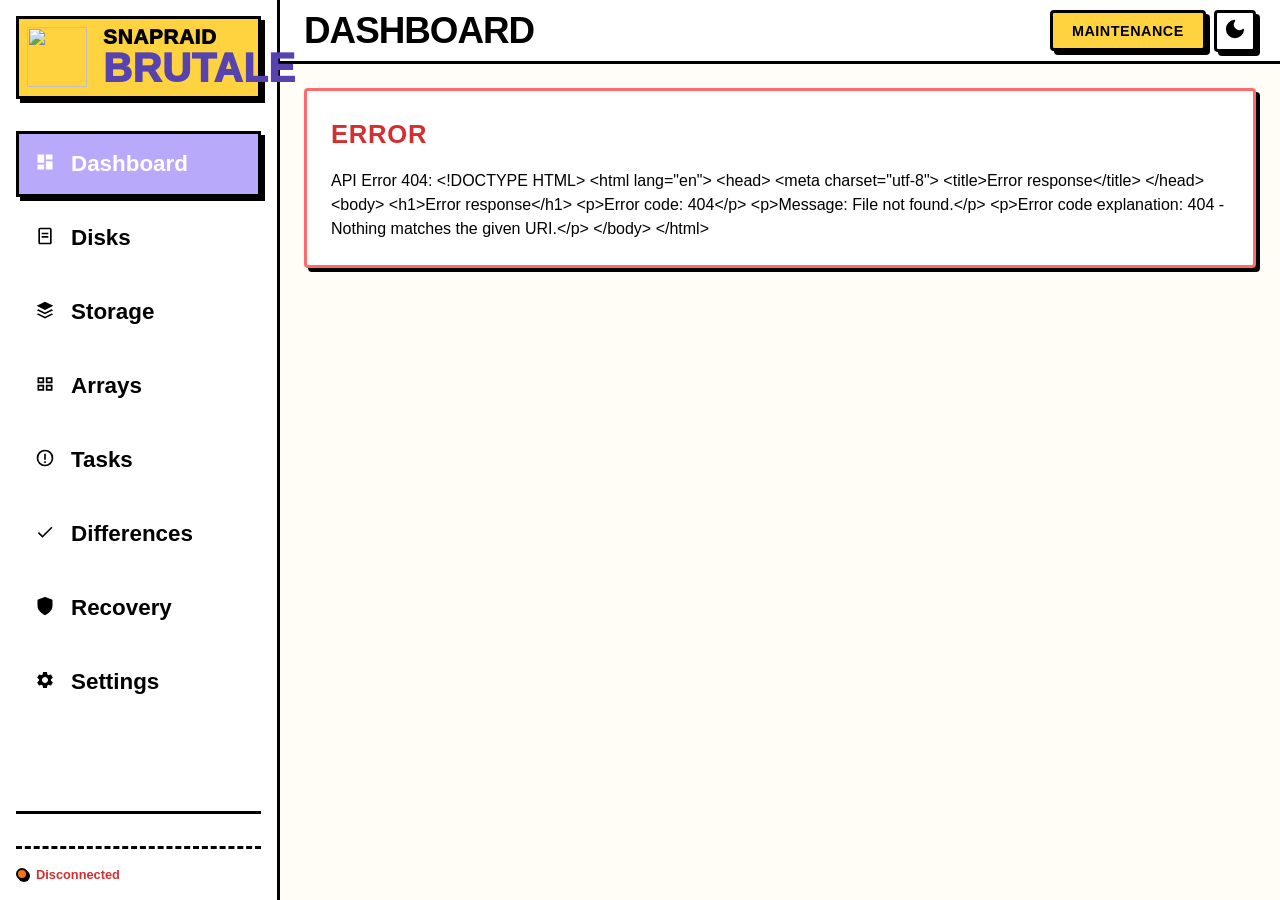
==== commit ea2ea15b: "Add the Arrays page and the array switcher to the web UIs, and make the Storage page work on the cho" ====
--- a/brutale/index.html
+++ b/brutale/index.html
@@ -25,6 +25,8 @@
                 </div>
             </a>
 
+            <div id="array-switcher" class="array-switcher"></div>
+
             <nav class="nav-links">
                 <a href="#/" class="nav-item active" data-link>
                     <span class="icon" id="icon-dashboard"></span> Dashboard
@@ -34,6 +36,9 @@
                 </a>
                 <a href="#/storage" class="nav-item" data-link>
                     <span class="icon" id="icon-storage"></span> Storage
+                </a>
+                <a href="#/arrays" class="nav-item" data-link>
+                    <span class="icon" id="icon-arrays"></span> Arrays
                 </a>
                 <a href="#/tasks" class="nav-item" data-link>
                     <span class="icon" id="icon-activity"></span> Tasks
--- a/brutale/css/style.css
+++ b/brutale/css/style.css
@@ -2091,3 +2091,78 @@
 
 .tp-dense .tp-name { font-size: 0.7rem; }
 .tp-dense .tp-size, .tp-dense .tp-note { font-size: 0.65rem; }
+
+/* --- Arrays: switcher, cards, map --- */
+.array-switcher:empty { display: none; }
+.array-switcher {
+    padding: 0 0.75rem 0.75rem;
+    display: flex;
+    flex-direction: column;
+    gap: 0.25rem;
+}
+.ar-switch-title {
+    font-size: 0.7rem;
+    text-transform: uppercase;
+    letter-spacing: 0.08em;
+    color: var(--text-secondary);
+    padding: 0 0.5rem 0.15rem;
+}
+.ar-switch {
+    display: flex;
+    align-items: center;
+    gap: 0.5rem;
+    width: 100%;
+    padding: 0.4rem 0.6rem;
+    border-radius: var(--radius-md);
+    border: 1px solid transparent;
+    background: transparent;
+    color: var(--text-primary);
+    font: inherit;
+    font-size: 0.9rem;
+    cursor: pointer;
+    text-align: left;
+}
+.ar-switch:hover { background: var(--bg-card-hover); }
+.ar-switch.active { border-color: var(--border); background: var(--bg-sub); font-weight: 700; }
+.ar-switch-name { flex: 1; overflow: hidden; text-overflow: ellipsis; white-space: nowrap; }
+.ar-switch-busy { font-size: 0.75rem; color: var(--text-secondary); }
+.ar-health { flex: 0 0 0.6rem; width: 0.6rem; height: 0.6rem; border-radius: 50%; background: var(--c-slate-500); }
+.ar-health-green { background: var(--c-emerald-500, #10B981); }
+.ar-health-orange { background: #F59E0B; }
+.ar-health-red { background: #EF4444; }
+
+.ar-page { display: flex; flex-direction: column; gap: var(--gap-lg); }
+.ar-summary, .ar-run { display: flex; justify-content: space-between; align-items: center; gap: 1rem; flex-wrap: wrap; }
+.ar-summary { border-left: 4px solid var(--c-slate-500); }
+.ar-summary-green { border-left-color: var(--c-emerald-500, #10B981); }
+.ar-summary-orange { border-left-color: #F59E0B; }
+.ar-summary-red { border-left-color: #EF4444; }
+.ar-summary-title { font-size: 1.15rem; font-weight: 700; }
+.ar-grid { display: grid; grid-template-columns: repeat(auto-fill, minmax(300px, 1fr)); gap: var(--gap-lg); }
+.ar-card { border-top: 3px solid var(--ar-color, var(--c-slate-500)); }
+.ar-card-selected { box-shadow: 0 0 0 1px var(--ar-color, var(--c-slate-500)); }
+.ar-dot { display: inline-block; width: 0.65rem; height: 0.65rem; border-radius: 50%; background: var(--ar-color, var(--c-slate-500)); margin-right: 0.45rem; }
+.ar-c0 { --ar-color: #10B981; }
+.ar-c1 { --ar-color: #3B82F6; }
+.ar-c2 { --ar-color: #EC4899; }
+.ar-c3 { --ar-color: #14B8A6; }
+.ar-c4 { --ar-color: #6366F1; }
+.ar-c5 { --ar-color: #84CC16; }
+.ar-usage { height: 0.5rem; border-radius: 999px; background: var(--bg-sub); overflow: hidden; margin-bottom: 0.2rem; }
+.ar-usage-bar { height: 100%; background: var(--c-emerald-500, #10B981); }
+.ar-usage-full { background: #EF4444; }
+.ar-usage-cell { min-width: 150px; }
+
+.ar-map { display: grid; grid-template-columns: repeat(3, minmax(0, 1fr)); gap: var(--gap-lg); }
+@media (max-width: 900px) { .ar-map { grid-template-columns: 1fr; } }
+.ar-col { display: flex; flex-direction: column; gap: 0.6rem; min-width: 0; }
+.ar-col-title { font-weight: 700; font-size: 0.85rem; }
+.ar-col-title span { font-weight: 400; font-size: 0.75rem; margin-left: 0.3rem; }
+.ar-box { border: 1px solid var(--border); border-left: 3px solid var(--ar-color, var(--border)); border-radius: var(--radius-md); padding: 0.6rem 0.75rem; }
+.ar-box-title { font-weight: 700; font-size: 0.85rem; margin-bottom: 0.4rem; overflow-wrap: anywhere; }
+.ar-chips { display: flex; flex-wrap: wrap; gap: 0.35rem; }
+.ar-chip { display: inline-block; padding: 0.1rem 0.5rem; border-radius: 0.35rem; font-size: 0.75rem; border: 1px solid var(--border); white-space: nowrap; }
+.ar-chip-data { border-color: var(--ar-color, #10B981); box-shadow: inset 3px 0 0 var(--ar-color, #10B981); }
+.ar-chip-parity { border-color: #A855F7; border-style: double; border-width: 3px; padding: 0 0.45rem; }
+.ar-chip-loose { border-style: dashed; border-color: #F59E0B; }
+.ar-legend { margin-top: 0.9rem; font-size: 0.75rem; color: var(--text-secondary); display: flex; gap: 0.5rem; align-items: center; flex-wrap: wrap; }
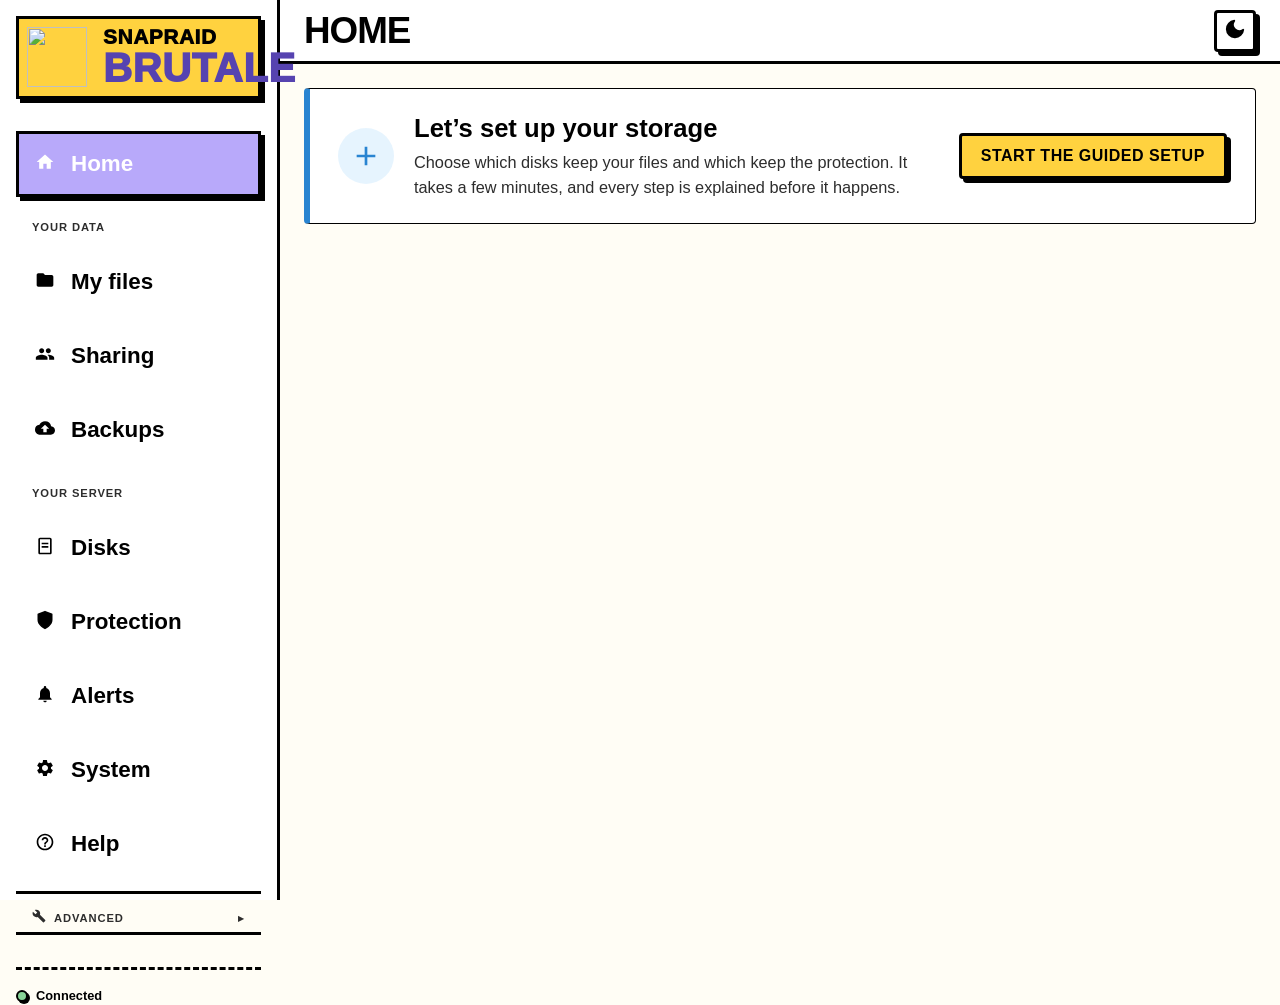
==== commit 890e8f9c: "Add the pages for everyday use to both UIs: Home, My files, Sharing, Backups, Disks, Protection, Ale" ====
--- a/brutale/index.html
+++ b/brutale/index.html
@@ -7,6 +7,7 @@
     <title>SnapRAID Brutale</title>
     <script src="js/init.js"></script>
     <link rel="stylesheet" href="css/style.css">
+    <link rel="stylesheet" href="css/simple.css">
     <link rel="apple-touch-icon" sizes="180x180" href="/image/apple-touch-icon.png">
     <link rel="icon" type="image/png" sizes="32x32" href="/image/favicon-32x32.png">
     <link rel="icon" type="image/png" sizes="16x16" href="/image/favicon-16x16.png">
@@ -29,29 +30,61 @@
 
             <nav class="nav-links">
                 <a href="#/" class="nav-item active" data-link>
-                    <span class="icon" id="icon-dashboard"></span> Dashboard
+                    <span class="icon" id="icon-home"></span> Home
                 </a>
-                <a href="#/disks" class="nav-item" data-link>
+                <div class="nav-group">Your data</div>
+                <a href="#/files" class="nav-item" data-link>
+                    <span class="icon" id="icon-folder"></span> My files
+                </a>
+                <a href="#/sharing" class="nav-item" data-link>
+                    <span class="icon" id="icon-share"></span> Sharing
+                </a>
+                <a href="#/backups" class="nav-item" data-link>
+                    <span class="icon" id="icon-backup"></span> Backups
+                </a>
+                <div class="nav-group">Your server</div>
+                <a href="#/drives" class="nav-item" data-link>
                     <span class="icon" id="icon-harddrive"></span> Disks
                 </a>
-                <a href="#/storage" class="nav-item" data-link>
-                    <span class="icon" id="icon-storage"></span> Storage
+                <a href="#/protection" class="nav-item" data-link>
+                    <span class="icon" id="icon-shield"></span> Protection
                 </a>
-                <a href="#/arrays" class="nav-item" data-link>
-                    <span class="icon" id="icon-arrays"></span> Arrays
+                <a href="#/alerts" class="nav-item" data-link>
+                    <span class="icon" id="icon-bell"></span> Alerts
                 </a>
-                <a href="#/tasks" class="nav-item" data-link>
-                    <span class="icon" id="icon-activity"></span> Tasks
+                <a href="#/system" class="nav-item" data-link>
+                    <span class="icon" id="icon-settings"></span> System
                 </a>
-                <a href="#/diff" class="nav-item" data-link>
-                    <span class="icon" id="icon-check"></span> Differences
+                <a href="#/help" class="nav-item" data-link>
+                    <span class="icon" id="icon-help"></span> Help
                 </a>
-                <a href="#/recovery" class="nav-item" data-link>
-                    <span class="icon" id="icon-shield"></span> Recovery
-                </a>
-                <a href="#/settings" class="nav-item" data-link>
-                    <span class="icon" id="icon-settings"></span> Settings
-                </a>
+                <details class="nav-advanced" id="nav-advanced">
+                    <summary class="nav-group nav-group-toggle"><span class="icon" id="icon-tools"></span> Advanced</summary>
+                    <a href="#/dashboard" class="nav-item" data-link>
+                        <span class="icon" id="icon-dashboard"></span> Status details
+                    </a>
+                    <a href="#/storage" class="nav-item" data-link>
+                        <span class="icon" id="icon-storage"></span> Storage
+                    </a>
+                    <a href="#/arrays" class="nav-item" data-link>
+                        <span class="icon" id="icon-arrays"></span> Arrays
+                    </a>
+                    <a href="#/disks" class="nav-item" data-link>
+                        <span class="icon" data-icon="harddrive"></span> Disk details
+                    </a>
+                    <a href="#/tasks" class="nav-item" data-link>
+                        <span class="icon" id="icon-activity"></span> Tasks
+                    </a>
+                    <a href="#/diff" class="nav-item" data-link>
+                        <span class="icon" id="icon-check"></span> Differences
+                    </a>
+                    <a href="#/recovery" class="nav-item" data-link>
+                        <span class="icon" data-icon="shield"></span> Recovery
+                    </a>
+                    <a href="#/settings" class="nav-item" data-link>
+                        <span class="icon" data-icon="settings"></span> Daemon settings
+                    </a>
+                </details>
             </nav>
 
             <div class="sidebar-footer">
@@ -73,7 +106,7 @@
                     <button id="mobile-menu-btn" class="icon-btn mobile-only">
                         <span class="icon" id="icon-menu"></span>
                     </button>
-                    <h1 id="page-title">Dashboard</h1>
+                    <h1 id="page-title">Home</h1>
                 </div>
                 <div class="flex items-center gap-2">
                     <div class="header-actions" id="header-actions">
--- a/brutale/css/simple.css
+++ b/brutale/css/simple.css
@@ -0,0 +1,339 @@
+/* SPDX-License-Identifier: GPL-3.0-or-later */
+/* Copyright (C) 2026 Robert Paleka */
+
+/* The pages for everyday use: big clear status, one sentence of "why" for every
+   section, colors that always come with words, and large targets. */
+
+:root {
+    --sp-ok: var(--c-emerald-500, #37BC7D);
+    --sp-ok-bg: rgba(55, 188, 125, 0.12);
+    --sp-warn: var(--c-amber-500, #FE9A37);
+    --sp-warn-bg: rgba(254, 154, 55, 0.13);
+    --sp-bad: var(--c-red-500, #FB2C36);
+    --sp-bad-bg: rgba(251, 44, 54, 0.12);
+    --sp-busy: var(--c-sky-500, #34A6F4);
+    --sp-busy-bg: rgba(52, 166, 244, 0.12);
+    --sp-tip: var(--c-slate-400, #90A1B9);
+    --sp-tip-bg: rgba(144, 161, 185, 0.12);
+    --sp-data: var(--c-emerald-500, #37BC7D);
+    --sp-parity: var(--c-purple-500, #AD46FF);
+    --sp-spare: var(--c-slate-400, #90A1B9);
+}
+
+[data-theme="light"] {
+    --sp-ok: var(--c-emerald-600, #2D9966);
+    --sp-warn: var(--c-amber-600, #E1712B);
+    --sp-bad: var(--c-red-600, #E7180B);
+    --sp-busy: var(--c-sky-600, #2984D1);
+    --sp-tip: var(--c-slate-500, #62748E);
+}
+
+/* --- menu --- */
+.nav-group {
+    font-size: 0.7rem;
+    font-weight: 700;
+    letter-spacing: 0.08em;
+    text-transform: uppercase;
+    color: var(--text-secondary);
+    padding: 0.9rem 1rem 0.3rem;
+}
+.nav-advanced { margin-top: 0.4rem; border-top: var(--border-subtle); }
+.nav-group-toggle {
+    cursor: pointer;
+    list-style: none;
+    display: flex;
+    align-items: center;
+    gap: 0.5rem;
+}
+.nav-group-toggle::-webkit-details-marker { display: none; }
+.nav-group-toggle::after { content: '▸'; margin-left: auto; transition: transform 0.15s; }
+.nav-advanced[open] .nav-group-toggle::after { transform: rotate(90deg); }
+.nav-group-toggle .icon svg { width: 14px; height: 14px; fill: currentColor; }
+.nav-advanced .nav-item { padding-left: 1.6rem; font-size: 0.92rem; }
+
+/* --- page --- */
+.sp-page { display: flex; flex-direction: column; gap: var(--gap-lg); max-width: 1200px; }
+.sp-page .card { margin-bottom: 0; }
+.sp-icon { display: inline-flex; width: 1.25rem; height: 1.25rem; flex: none; }
+.sp-icon svg { width: 100%; height: 100%; fill: currentColor; }
+.sp-icon-ok { color: var(--sp-ok); }
+.sp-icon-warn { color: var(--sp-warn); }
+.sp-icon-bad { color: var(--sp-bad); }
+.sp-icon-tip { color: var(--sp-tip); }
+.sp-icon-data { color: var(--sp-data); }
+.sp-icon-parity { color: var(--sp-parity); }
+.sp-icon-spare { color: var(--sp-spare); }
+.sp-link { color: var(--text-sky); text-decoration: none; font-weight: 600; }
+.sp-link:hover { text-decoration: underline; }
+.sp-term { border-bottom: 1px dotted currentColor; cursor: help; }
+.sp-hr { border: 0; border-top: var(--border-subtle); margin: 1rem 0; }
+.sp-num { width: 5.5rem; display: inline-block; }
+.sp-w-auto { width: auto; display: inline-block; }
+
+/* --- the status at the top --- */
+.sp-hero {
+    display: flex;
+    align-items: center;
+    gap: 1.25rem;
+    padding: 1.5rem 1.75rem;
+    border-radius: var(--radius-lg);
+    border: 1px solid var(--border);
+    border-left-width: 6px;
+    background: var(--bg-card);
+}
+.sp-hero-icon {
+    width: 3.5rem;
+    height: 3.5rem;
+    border-radius: 50%;
+    display: flex;
+    align-items: center;
+    justify-content: center;
+    flex: none;
+}
+.sp-hero-icon svg { width: 2rem; height: 2rem; fill: currentColor; }
+.sp-hero-text { flex: 1; min-width: 0; }
+.sp-hero-title { font-size: 1.6rem; font-weight: 750; line-height: 1.2; }
+.sp-hero-sub { margin-top: 0.4rem; font-size: 1.02rem; color: var(--text-secondary); max-width: 52rem; }
+.sp-hero-progress { margin-top: 0.8rem; max-width: 30rem; }
+.sp-hero-action { display: flex; gap: 0.5rem; flex-wrap: wrap; }
+.sp-hero-action .btn { padding: 0.7rem 1.2rem; font-size: 1rem; }
+.sp-hero-ok { border-left-color: var(--sp-ok); }
+.sp-hero-ok .sp-hero-icon { background: var(--sp-ok-bg); color: var(--sp-ok); }
+.sp-hero-warn { border-left-color: var(--sp-warn); }
+.sp-hero-warn .sp-hero-icon { background: var(--sp-warn-bg); color: var(--sp-warn); }
+.sp-hero-bad { border-left-color: var(--sp-bad); }
+.sp-hero-bad .sp-hero-icon { background: var(--sp-bad-bg); color: var(--sp-bad); }
+.sp-hero-busy { border-left-color: var(--sp-busy); }
+.sp-hero-busy .sp-hero-icon { background: var(--sp-busy-bg); color: var(--sp-busy); }
+.sp-hero-busy .sp-hero-icon svg { animation: spin 2s linear infinite; }
+.sp-hero-setup { border-left-color: var(--sp-busy); }
+.sp-hero-setup .sp-hero-icon { background: var(--sp-busy-bg); color: var(--sp-busy); }
+
+/* --- tiles --- */
+.sp-tiles { display: grid; grid-template-columns: repeat(auto-fit, minmax(210px, 1fr)); gap: var(--gap-md); }
+.sp-tile {
+    display: flex;
+    flex-direction: column;
+    gap: 0.35rem;
+    padding: 1.1rem 1.25rem;
+    border-radius: var(--radius-lg);
+    border: 1px solid var(--border);
+    background: var(--bg-card);
+    color: inherit;
+    text-decoration: none;
+    transition: border-color 0.15s, transform 0.15s;
+}
+.sp-tile:hover, .sp-tile:focus-visible { border-color: var(--accent-glow); transform: translateY(-1px); }
+.sp-tile-head { display: flex; align-items: center; gap: 0.5rem; font-size: 0.8rem; font-weight: 700; text-transform: uppercase; letter-spacing: 0.05em; color: var(--text-secondary); }
+.sp-tile-value { font-size: 1.35rem; font-weight: 700; }
+.sp-tile-value small { font-size: 0.85rem; font-weight: 500; color: var(--text-secondary); }
+.sp-tile-sub { font-size: 0.85rem; color: var(--text-secondary); }
+
+/* --- sections --- */
+.sp-section-head { display: flex; justify-content: space-between; align-items: flex-start; gap: 1rem; flex-wrap: wrap; margin-bottom: 1rem; }
+.sp-section-head h3 { font-size: 1.15rem; }
+.sp-why { margin-top: 0.25rem; font-size: 0.92rem; color: var(--text-secondary); max-width: 56rem; }
+.sp-section-extra { display: flex; align-items: center; gap: 0.4rem; flex-wrap: wrap; }
+.sp-empty { padding: 1.5rem; text-align: center; color: var(--text-secondary); border: 1px dashed var(--border); border-radius: var(--radius-md); }
+.sp-empty .sp-icon { vertical-align: middle; }
+
+/* --- rows of findings and events --- */
+.sp-rows { display: flex; flex-direction: column; gap: 0.5rem; }
+.sp-row {
+    display: flex;
+    align-items: center;
+    gap: 0.9rem;
+    padding: 0.8rem 1rem;
+    border-radius: var(--radius-md);
+    border: 1px solid var(--border);
+    border-left-width: 4px;
+}
+.sp-row-bad { border-left-color: var(--sp-bad); background: var(--sp-bad-bg); }
+.sp-row-warn { border-left-color: var(--sp-warn); background: var(--sp-warn-bg); }
+.sp-row-tip { border-left-color: var(--sp-tip); }
+.sp-row-ok { border-left-color: var(--sp-ok); }
+.sp-row-main { flex: 1; min-width: 0; }
+.sp-row-title { font-weight: 650; }
+.sp-row-text { font-size: 0.9rem; color: var(--text-secondary); }
+.sp-row-when { font-size: 0.82rem; color: var(--text-secondary); white-space: nowrap; }
+
+/* --- forms --- */
+.sp-form { display: flex; flex-direction: column; gap: 0.6rem; }
+.sp-form-row { display: flex; align-items: center; gap: 0.6rem; flex-wrap: wrap; }
+.sp-form-foot { display: flex; align-items: center; gap: 1rem; margin-top: 0.8rem; flex-wrap: wrap; }
+.sp-field { display: flex; flex-direction: column; gap: 0.3rem; margin-bottom: 0.9rem; }
+.sp-field-label { font-weight: 650; font-size: 0.95rem; }
+.sp-field-help { font-size: 0.85rem; color: var(--text-secondary); }
+.sp-toggle { display: flex; align-items: flex-start; gap: 0.75rem; }
+.sp-toggle-text { display: flex; flex-direction: column; cursor: pointer; }
+.sp-saved { font-size: 0.9rem; color: var(--sp-ok); display: inline-flex; align-items: center; gap: 0.4rem; opacity: 0; transition: opacity 0.3s; }
+.sp-saved-on { opacity: 1; }
+.sp-choices { display: flex; flex-direction: column; gap: 0.5rem; }
+.sp-choice {
+    display: flex;
+    align-items: flex-start;
+    gap: 0.6rem;
+    padding: 0.7rem 0.9rem;
+    border: 1px solid var(--border);
+    border-radius: var(--radius-md);
+    cursor: pointer;
+}
+.sp-choice:has(input:checked) { border-color: var(--accent-glow); background: var(--sp-busy-bg); }
+.sp-choice input { margin-top: 0.3rem; }
+.sp-day { display: inline-flex; align-items: center; gap: 0.3rem; padding: 0.3rem 0.6rem; border: 1px solid var(--border); border-radius: 999px; cursor: pointer; }
+.sp-day:has(input:checked) { border-color: var(--accent-glow); background: var(--sp-busy-bg); }
+.sp-more summary { cursor: pointer; font-weight: 600; color: var(--text-sky); }
+.sp-pre { max-height: 16rem; overflow: auto; font-size: 0.75rem; background: var(--bg-sub); padding: 0.6rem; border-radius: var(--radius-md); white-space: pre-wrap; }
+
+/* --- facts --- */
+.sp-facts { display: grid; grid-template-columns: repeat(auto-fit, minmax(180px, 1fr)); gap: 1rem; }
+.sp-fact-label { font-size: 0.78rem; font-weight: 700; text-transform: uppercase; letter-spacing: 0.05em; color: var(--text-secondary); }
+.sp-fact-value { font-size: 1.1rem; font-weight: 650; margin-top: 0.2rem; }
+
+/* --- pills and chips --- */
+.sp-pill { display: inline-flex; align-items: center; padding: 0.2rem 0.6rem; border-radius: 999px; font-size: 0.8rem; font-weight: 650; white-space: nowrap; }
+.sp-pill-ok { background: var(--sp-ok-bg); color: var(--sp-ok); }
+.sp-pill-warn { background: var(--sp-warn-bg); color: var(--sp-warn); }
+.sp-pill-bad { background: var(--sp-bad-bg); color: var(--sp-bad); }
+.sp-pill-busy { background: var(--sp-busy-bg); color: var(--sp-busy); }
+.sp-pill-tip { background: var(--sp-tip-bg); color: var(--sp-tip); }
+.sp-chip {
+    display: inline-flex;
+    align-items: center;
+    gap: 0.35rem;
+    padding: 0.35rem 0.75rem;
+    border-radius: 999px;
+    border: 1px solid var(--border);
+    background: var(--bg-sub);
+    color: inherit;
+    font-size: 0.88rem;
+    cursor: pointer;
+}
+.sp-chip.active { border-color: var(--accent-glow); box-shadow: 0 0 0 2px var(--sp-busy-bg); }
+.sp-chip-data { border-left: 4px solid var(--sp-data); }
+.sp-chip-parity { border-left: 4px solid var(--sp-parity); }
+.sp-chip-spare { border-left: 4px dashed var(--sp-spare); }
+.sp-chip-x { background: none; border: none; color: var(--text-secondary); font-size: 1rem; cursor: pointer; line-height: 1; }
+.sp-users { display: flex; gap: 0.5rem; flex-wrap: wrap; }
+
+/* --- files --- */
+.sp-tabs { display: flex; gap: 0.4rem; flex-wrap: wrap; }
+.sp-tab { padding: 0.45rem 0.9rem; border-radius: 999px; border: 1px solid var(--border); background: var(--bg-card); color: inherit; cursor: pointer; font-family: monospace; }
+.sp-tab.active { border-color: var(--accent-glow); background: var(--sp-busy-bg); }
+.sp-crumbs { display: flex; align-items: center; gap: 0.35rem; flex-wrap: wrap; margin-bottom: 0.8rem; font-size: 0.95rem; }
+.sp-crumbs a { color: var(--text-sky); text-decoration: none; display: inline-flex; align-items: center; gap: 0.3rem; }
+.sp-files { display: flex; flex-direction: column; border: 1px solid var(--border); border-radius: var(--radius-md); overflow: hidden; }
+.sp-file {
+    display: grid;
+    grid-template-columns: minmax(0, 1fr) 6rem 9rem auto;
+    align-items: center;
+    gap: 0.75rem;
+    padding: 0.5rem 0.8rem;
+    border-bottom: var(--border-subtle);
+}
+.sp-file:last-child { border-bottom: none; }
+.sp-file:hover { background: var(--table-row-alt); }
+.sp-file-name { display: inline-flex; align-items: center; gap: 0.45rem; color: inherit; text-decoration: none; overflow: hidden; text-overflow: ellipsis; white-space: nowrap; }
+a.sp-file-name { font-weight: 600; }
+.sp-file-name .sp-icon { color: var(--text-sky); }
+.sp-file-meta { font-size: 0.82rem; color: var(--text-secondary); white-space: nowrap; }
+.sp-file-actions { display: flex; gap: 0.3rem; justify-content: flex-end; opacity: 0.55; transition: opacity 0.15s; }
+.sp-file:hover .sp-file-actions, .sp-file:focus-within .sp-file-actions { opacity: 1; }
+.sp-pick { max-height: 22rem; overflow: auto; border: 1px solid var(--border); border-radius: var(--radius-md); padding: 0.4rem; }
+.sp-pick-row { display: flex; align-items: baseline; gap: 0.5rem; flex-wrap: wrap; padding: 0.25rem 0.3rem; font-size: 0.88rem; }
+.sp-check-all { display: inline-flex; gap: 0.4rem; margin-bottom: 0.4rem; font-weight: 600; }
+.sp-list-plain { list-style: none; display: flex; flex-direction: column; gap: 0.3rem; font-size: 0.88rem; max-height: 18rem; overflow: auto; }
+
+/* --- bays --- */
+.sp-bays { display: grid; gap: 0.6rem; }
+.sp-bay {
+    position: relative;
+    display: flex;
+    flex-direction: column;
+    align-items: center;
+    justify-content: center;
+    gap: 0.15rem;
+    min-height: 5.5rem;
+    padding: 0.6rem 0.4rem;
+    border-radius: var(--radius-md);
+    border: 2px solid var(--border);
+    background: var(--bg-sub);
+    color: inherit;
+    cursor: pointer;
+}
+.sp-bay-num { position: absolute; top: 0.3rem; left: 0.5rem; font-size: 0.7rem; color: var(--text-secondary); }
+.sp-bay-name { font-weight: 700; font-family: monospace; }
+.sp-bay-sub { font-size: 0.75rem; color: var(--text-secondary); }
+.sp-bay-empty { border-style: dashed; opacity: 0.75; }
+.sp-bay-data { border-color: var(--sp-data); }
+.sp-bay-parity { border-color: var(--sp-parity); }
+.sp-bay-spare { border-color: var(--sp-spare); border-style: dashed; }
+.sp-bay-h-bad { background: var(--sp-bad-bg); border-color: var(--sp-bad); animation: sp-blink 1.4s ease-in-out infinite; }
+.sp-bay-h-warn { background: var(--sp-warn-bg); }
+.sp-bay-alert { font-size: 0.7rem; font-weight: 800; text-transform: uppercase; color: var(--sp-bad); }
+.sp-bay-target { outline: 2px dashed var(--accent-glow); outline-offset: 2px; }
+.sp-unplaced { display: flex; gap: 0.5rem; align-items: center; flex-wrap: wrap; margin-top: 1rem; }
+.sp-place-bar { margin-top: 0.8rem; padding: 0.7rem 0.9rem; border-radius: var(--radius-md); background: var(--sp-busy-bg); }
+@keyframes sp-blink { 50% { box-shadow: 0 0 0 4px var(--sp-bad-bg); } }
+
+/* --- disks --- */
+.sp-disks { display: grid; grid-template-columns: repeat(auto-fill, minmax(330px, 1fr)); gap: var(--gap-md); }
+.sp-disk { border: 1px solid var(--border); border-radius: var(--radius-md); padding: 0.9rem 1rem; display: flex; flex-direction: column; gap: 0.6rem; border-top-width: 4px; }
+.sp-disk-data { border-top-color: var(--sp-data); }
+.sp-disk-parity { border-top-color: var(--sp-parity); }
+.sp-disk-spare { border-top-color: var(--sp-spare); border-top-style: dashed; }
+.sp-disk-head { display: flex; align-items: flex-start; gap: 0.6rem; }
+.sp-disk-title { flex: 1; min-width: 0; }
+.sp-disk-facts { display: flex; gap: 0.5rem 1rem; flex-wrap: wrap; font-size: 0.85rem; color: var(--text-secondary); align-items: center; }
+.sp-disk-actions { display: flex; gap: 0.35rem; flex-wrap: wrap; }
+.sp-io { display: grid; grid-template-columns: auto 1fr; gap: 0.15rem 0.5rem; align-items: center; }
+.sp-spark { width: 100%; height: 1.4rem; }
+.sp-spark-read rect { fill: var(--sp-busy); }
+.sp-spark-write rect { fill: var(--sp-parity); }
+
+/* --- runs --- */
+.sp-runs { display: flex; flex-direction: column; gap: 0.3rem; }
+.sp-run { display: grid; grid-template-columns: 8rem 12rem 1fr 9rem; gap: 0.75rem; align-items: center; font-size: 0.88rem; }
+.sp-run-when, .sp-run-dur { color: var(--text-secondary); white-space: nowrap; }
+.sp-run-bar { height: 0.7rem; background: var(--bg-sub); border-radius: 999px; overflow: hidden; }
+.sp-run-fill { display: block; height: 100%; border-radius: 999px; background: var(--sp-busy); }
+.sp-run-scrub { background: var(--sp-ok); }
+.sp-run-bad { background: var(--sp-bad); }
+
+/* --- cards of shares and backups --- */
+.sp-cards { display: grid; grid-template-columns: repeat(auto-fill, minmax(340px, 1fr)); gap: var(--gap-md); }
+.sp-card { border: 1px solid var(--border); border-radius: var(--radius-md); padding: 1rem; display: flex; flex-direction: column; gap: 0.7rem; }
+.sp-card-head { display: flex; align-items: flex-start; gap: 0.6rem; }
+.sp-card-head > div { flex: 1; min-width: 0; }
+.sp-card-head .sp-icon { color: var(--text-sky); }
+.sp-card-facts { list-style: none; display: flex; flex-direction: column; gap: 0.25rem; font-size: 0.88rem; color: var(--text-secondary); }
+.sp-card-facts li::before { content: '•'; margin-right: 0.45rem; color: var(--text-sky); }
+.sp-card-actions { display: flex; gap: 0.4rem; flex-wrap: wrap; margin-top: auto; }
+.sp-open { background: var(--bg-sub); border-radius: var(--radius-md); padding: 0.5rem 0.7rem; font-size: 0.85rem; display: flex; flex-direction: column; gap: 0.2rem; }
+
+/* --- help --- */
+.sp-guides { display: flex; flex-direction: column; gap: 0.5rem; }
+.sp-guide { border: 1px solid var(--border); border-radius: var(--radius-md); padding: 0.75rem 1rem; }
+.sp-guide summary { cursor: pointer; font-weight: 650; }
+.sp-guide p { margin: 0.6rem 0; color: var(--text-secondary); }
+.sp-glossary { display: grid; grid-template-columns: 9rem 1fr; gap: 0.5rem 1rem; }
+.sp-glossary dt { font-weight: 700; text-transform: capitalize; }
+.sp-glossary dd { color: var(--text-secondary); }
+
+/* --- small screens --- */
+@media (max-width: 768px) {
+    .sp-hero { flex-direction: column; align-items: flex-start; padding: 1.2rem; }
+    .sp-hero-title { font-size: 1.3rem; }
+    .sp-file { grid-template-columns: minmax(0, 1fr) auto; }
+    .sp-file .sp-file-meta { display: none; }
+    .sp-file-actions { opacity: 1; grid-column: 1 / -1; justify-content: flex-start; flex-wrap: wrap; }
+    .sp-run { grid-template-columns: 1fr 1fr; }
+    .sp-run-bar { grid-column: 1 / -1; }
+    .sp-glossary { grid-template-columns: 1fr; }
+    .sp-disks, .sp-cards { grid-template-columns: 1fr; }
+}
+
+@media (prefers-reduced-motion: reduce) {
+    .sp-hero-busy .sp-hero-icon svg, .sp-bay-h-bad { animation: none; }
+}
+.sp-danger-text { color: var(--sp-bad); }
